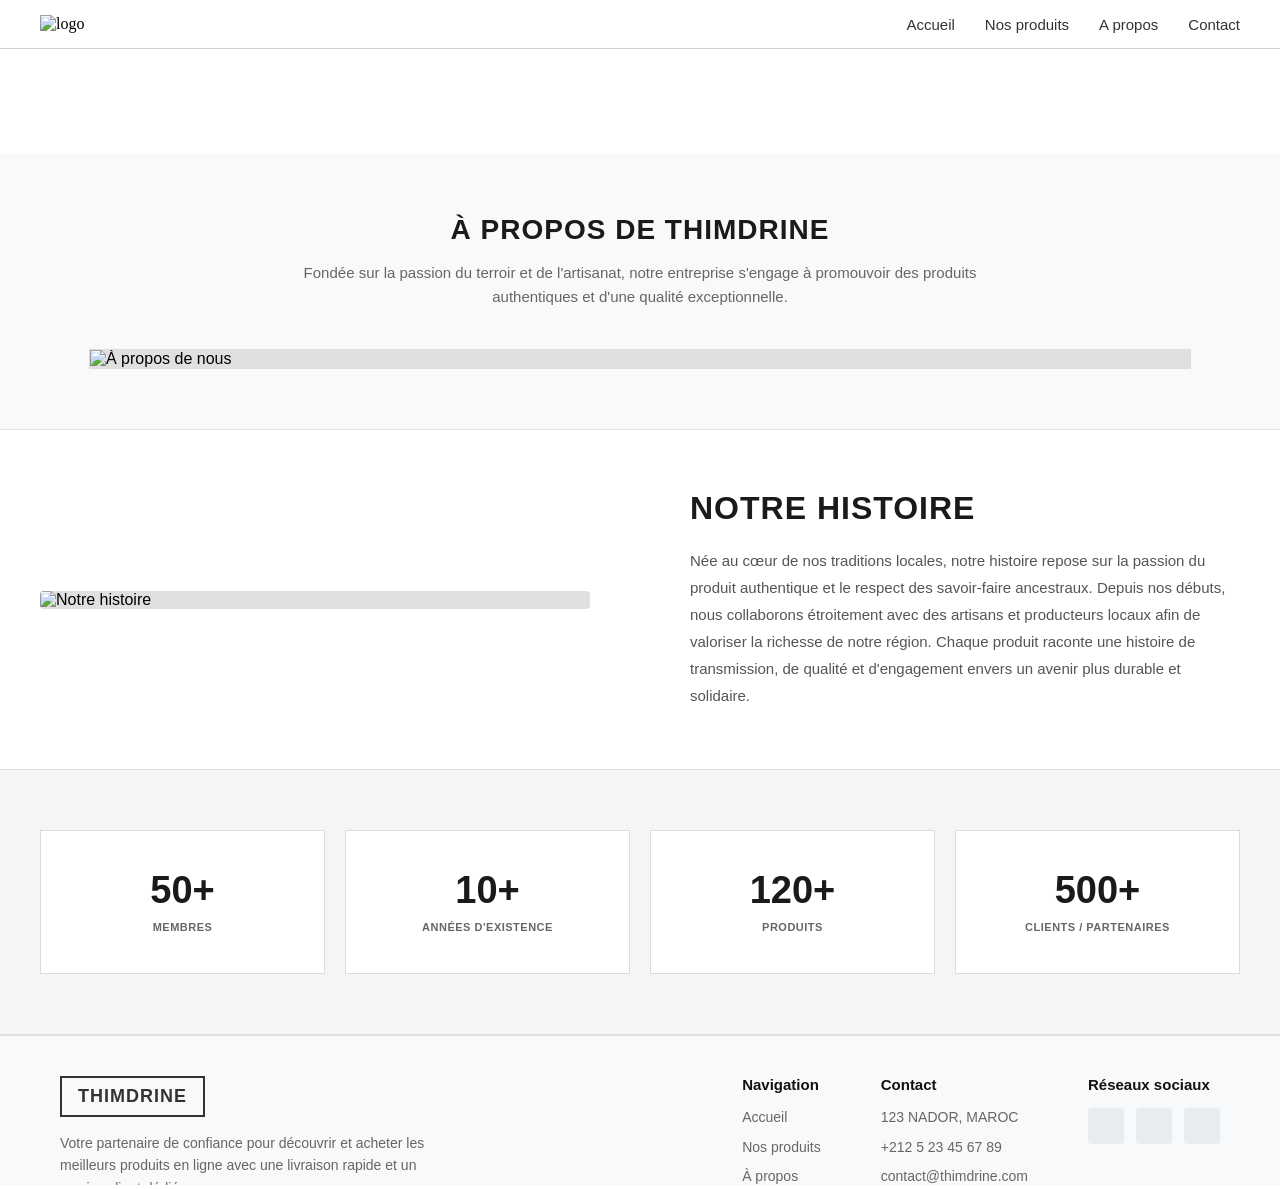
==== a_propos.html @ 99fe9936 "creation de la page a propos" ====
<!DOCTYPE html>
<html lang="en">
<head>
    <meta charset="UTF-8">
    <meta name="viewport" content="width=device-width, initial-scale=1.0">
    <link rel="stylesheet" href="style/a_propos.css">
    <title>Document</title>
</head>
<body>
    <iframe src="layouts/header.html" frameborder="0"></iframe>

    <section class="about-hero-section">
        <div class="about-hero-container">
            <!-- En-tête : Titre et courte introduction -->
            <div class="about-hero-header">
                <h2 class="about-hero-title">À PROPOS DE THIMDRINE</h2>
                <p class="about-hero-intro">
                    Fondée sur la passion du terroir et de l'artisanat, notre entreprise s'engage à promouvoir des produits authentiques et d'une qualité exceptionnelle.
                </p>
            </div>

            <!-- Grande image centrale / bannière -->
            <div class="about-hero-image">
                <img src="banniere-a-propos.jpg" alt="À propos de nous">
            </div>
        </div>
    </section>

    <section class="story-section">
    <div class="story-container">
        <!-- Partie gauche : Image -->
        <div class="story-image">
            <img src="notre-histoire.jpg" alt="Notre histoire">
        </div>

        <!-- Partie droite : Titre et texte -->
        <div class="story-content">
            <h2 class="story-title">NOTRE HISTOIRE</h2>
            <p class="story-text">
                Née au cœur de nos traditions locales, notre histoire repose sur la passion du produit authentique et le respect des savoir-faire ancestraux. Depuis nos débuts, nous collaborons étroitement avec des artisans et producteurs locaux afin de valoriser la richesse de notre région. Chaque produit raconte une histoire de transmission, de qualité et d'engagement envers un avenir plus durable et solidaire.
            </p>
        </div>
    </div>
</section>
<section class="stats-section">
    <div class="stats-container">

        <!-- Statistique 1 : Membres -->
        <div class="stat-card">
            <span class="stat-number">50+</span>
            <span class="stat-label">MEMBRES</span>
        </div>

        <!-- Statistique 2 : Années d'existence -->
        <div class="stat-card">
            <span class="stat-number">10+</span>
            <span class="stat-label">ANNÉES D'EXISTENCE</span>
        </div>

        <!-- Statistique 3 : Produits -->
        <div class="stat-card">
            <span class="stat-number">120+</span>
            <span class="stat-label">PRODUITS</span>
        </div>

        <!-- Statistique 4 : Clients / Partenaires -->
        <div class="stat-card">
            <span class="stat-number">500+</span>
            <span class="stat-label">CLIENTS / PARTENAIRES</span>
        </div>

    </div>
</section>
    <iframe src="layouts/footer.html" frameborder="0"></iframe>
</body>
</html>
---- style/a_propos.css ----
iframe {
    width: 100%;
}

body {
    margin: 0;
}

section{
   width: 100%;
    background-color: #ffffff;
    box-sizing: border-box; 
}


/* Container global de la section */
.about-hero-section {
    width: 100%;
    background-color: #f8f9fa; /* Fond léger très clair */
    padding: 60px 40px;
    box-sizing: border-box;
    font-family: 'Segoe UI', Tahoma, Geneva, Verdana, sans-serif;
    border-bottom: 1px solid #e0e0e0;
}

/* Alignement centré */
.about-hero-container {
    max-width: 1100px;
    margin: 0 auto;
    display: flex;
    flex-direction: column;
    align-items: center;
}

/* En-tête du texte (Titre + Intro) */
.about-hero-header {
    text-align: center;
    max-width: 700px;
    margin-bottom: 40px;
}

.about-hero-title {
    font-size: 28px;
    font-weight: 800;
    color: #1a1a1a;
    margin: 0 0 15px 0;
    text-transform: uppercase;
    letter-spacing: 1px;
}

.about-hero-intro {
    font-size: 15px;
    line-height: 1.6;
    color: #666666;
    margin: 0;
    font-family: Arial, sans-serif;
}

/* Grande image panoramique */
.about-hero-image {
    width: 100%;
    max-height: 400px;
    background-color: #e0e0e0; /* Fond par défaut (placeholder) */
    border: 1px solid #dcdcdc;
    overflow: hidden;
}

.about-hero-image img {
    width: 100%;
    height: 100%;
    max-height: 400px;
    object-fit: cover;
    display: block;
}

/* Container global de la section */
.story-section {
    width: 100%;
    padding: 60px 40px;
    background-color: #ffffff;
    box-sizing: border-box;
    font-family: 'Segoe UI', Tahoma, Geneva, Verdana, sans-serif;
    border-bottom: 1px solid #e0e0e0;
}

/* Alignement Flexbox à 2 colonnes */
.story-container {
    max-width: 1200px;
    margin: 0 auto;
    display: flex;
    align-items: center;
    justify-content: space-between;
    gap: 50px;
}

/* Colonne de gauche (Image) */
.story-image {
    flex: 1;
    display: flex;
    justify-content: flex-start;
}

.story-image img {
    width: 100%;
    max-width: 550px;
    height: auto;
    border-radius: 4px;
    object-fit: cover;
    background-color: #e0e0e0; /* Fond par défaut (placeholder) */
}

/* Colonne de droite (Texte) */
.story-content {
    flex: 1;
    max-width: 550px;
}

.story-title {
    font-size: 32px;
    font-weight: 800;
    color: #1a1a1a;
    margin: 0 0 20px 0;
    text-transform: uppercase;
    letter-spacing: 1px;
}

.story-text {
    font-size: 15px;
    line-height: 1.8;
    color: #555555;
    margin: 0;
    font-family: Arial, sans-serif;
}

/* Conteneur principal de la section avec fond gris clair */
.stats-section {
    width: 100%;
    background-color: #f5f5f5; /* Fond gris clair identique à la maquette */
    padding: 60px 40px;
    box-sizing: border-box;
    font-family: 'Segoe UI', Tahoma, Geneva, Verdana, sans-serif;
    border-bottom: 1px solid #e0e0e0;
}

/* Alignement des 4 cartes en grille */
.stats-container {
    max-width: 1200px;
    margin: 0 auto;
    display: grid;
    grid-template-columns: repeat(4, 1fr);
    gap: 20px;
}

/* Style de chaque carte blanche */
.stat-card {
    background-color: #ffffff;
    border: 1px solid #dcdcdc;
    padding: 40px 15px;
    display: flex;
    flex-direction: column;
    align-items: center;
    justify-content: center;
    text-align: center;
    box-sizing: border-box;
    transition: transform 0.2s ease, box-shadow 0.2s ease;
}

.stat-card:hover {
    transform: translateY(-3px);
    box-shadow: 0 4px 12px rgba(0, 0, 0, 0.05);
}

/* Grand nombre au centre */
.stat-number {
    font-size: 38px;
    font-weight: 800;
    color: #1a1a1a;
    line-height: 1;
    margin-bottom: 12px;
}

/* Libellé sous le chiffre */
.stat-label {
    font-size: 11px;
    font-weight: 600;
    color: #666666;
    letter-spacing: 0.5px;
    text-transform: uppercase;
}
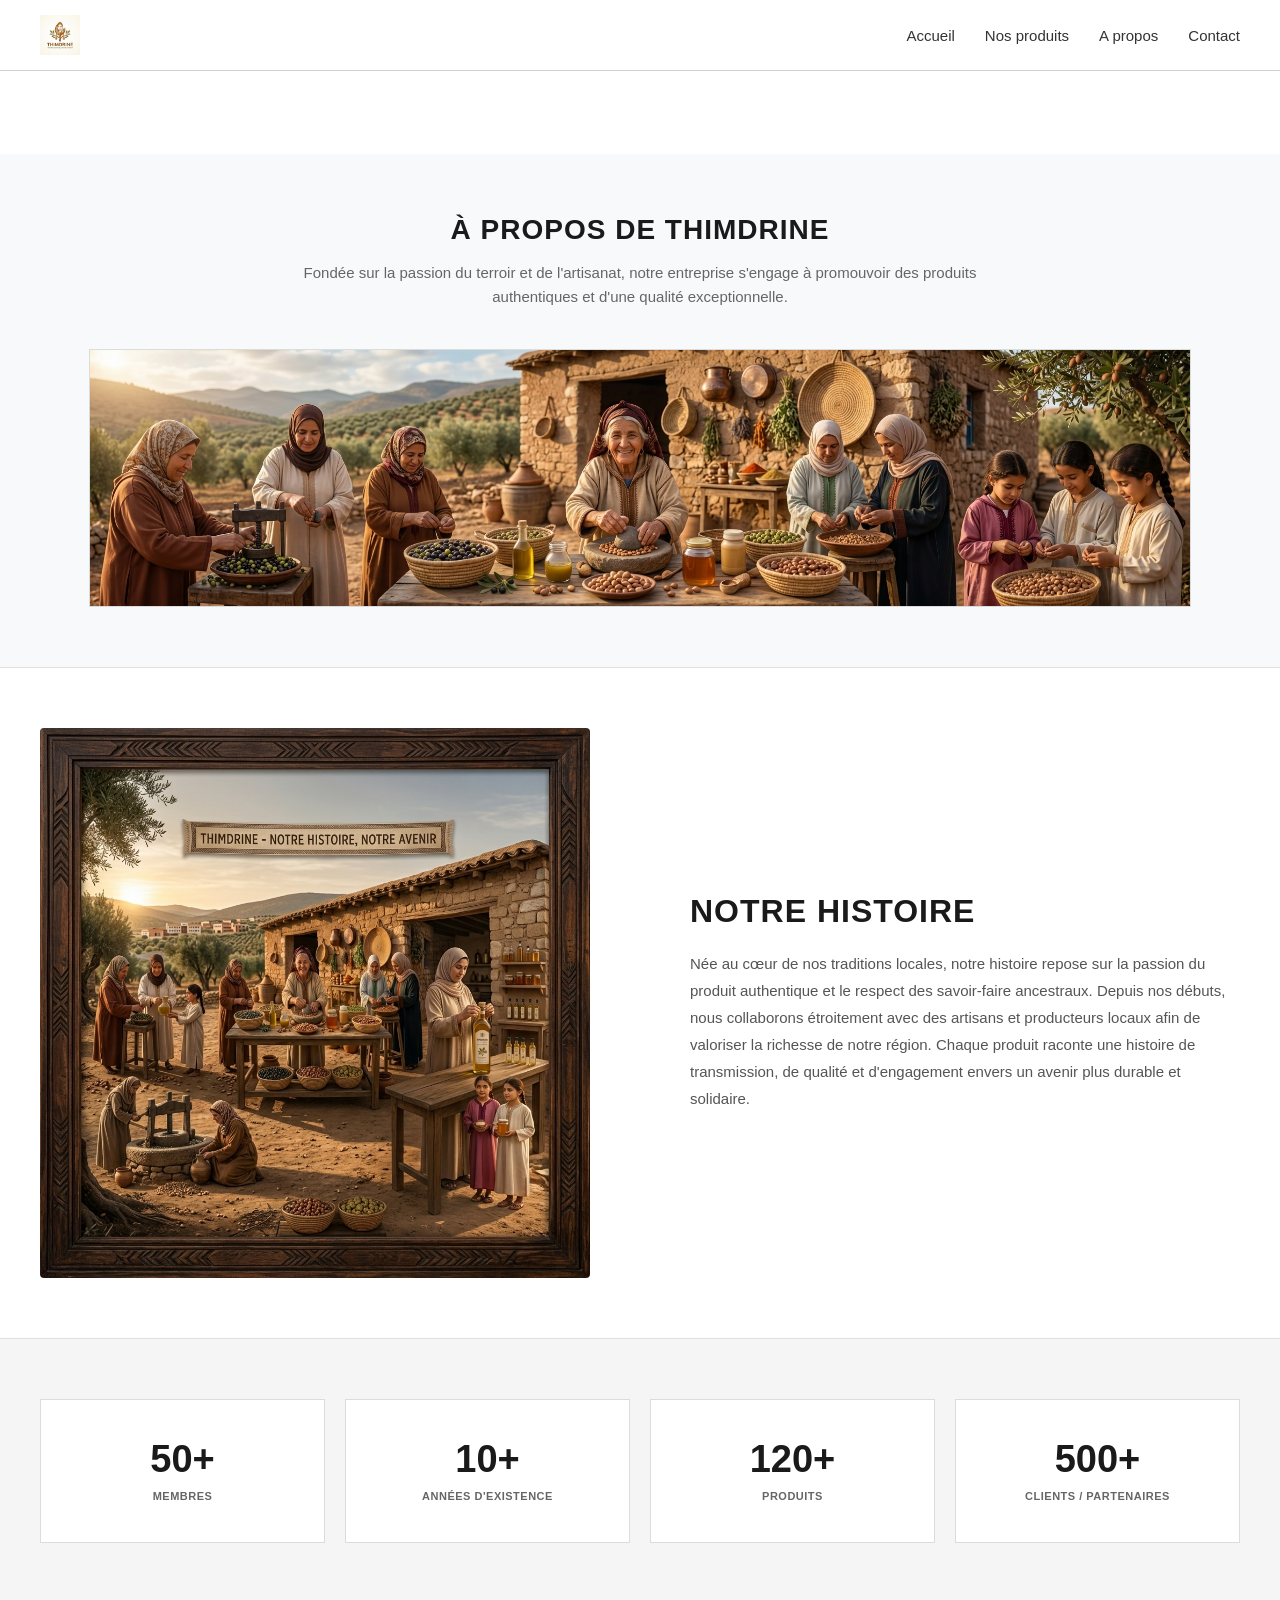
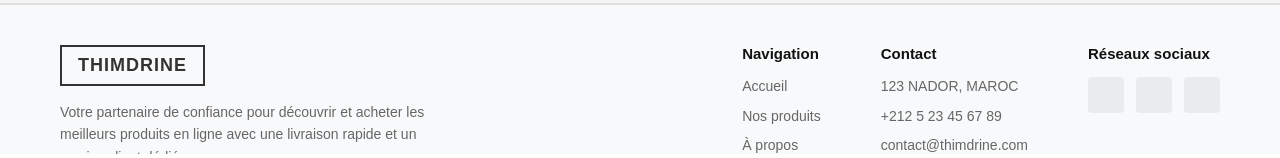
==== commit 1f5e6d77: "ajouter les images" ====
--- a/a_propos.html
+++ b/a_propos.html
@@ -4,14 +4,13 @@
     <meta charset="UTF-8">
     <meta name="viewport" content="width=device-width, initial-scale=1.0">
     <link rel="stylesheet" href="style/a_propos.css">
-    <title>Document</title>
+    <title>Thimdrine</title>
 </head>
 <body>
     <iframe src="layouts/header.html" frameborder="0"></iframe>
 
     <section class="about-hero-section">
         <div class="about-hero-container">
-            <!-- En-tête : Titre et courte introduction -->
             <div class="about-hero-header">
                 <h2 class="about-hero-title">À PROPOS DE THIMDRINE</h2>
                 <p class="about-hero-intro">
@@ -19,21 +18,18 @@
                 </p>
             </div>
 
-            <!-- Grande image centrale / bannière -->
             <div class="about-hero-image">
-                <img src="banniere-a-propos.jpg" alt="À propos de nous">
+                <img src="images/accompagnement.jpg" alt="À propos de nous">
             </div>
         </div>
     </section>
 
     <section class="story-section">
     <div class="story-container">
-        <!-- Partie gauche : Image -->
         <div class="story-image">
-            <img src="notre-histoire.jpg" alt="Notre histoire">
+            <img src="images/la_solidarite_de_thimdrine.jpg" alt="Notre histoire">
         </div>
 
-        <!-- Partie droite : Titre et texte -->
         <div class="story-content">
             <h2 class="story-title">NOTRE HISTOIRE</h2>
             <p class="story-text">
@@ -45,25 +41,21 @@
 <section class="stats-section">
     <div class="stats-container">
 
-        <!-- Statistique 1 : Membres -->
         <div class="stat-card">
             <span class="stat-number">50+</span>
             <span class="stat-label">MEMBRES</span>
         </div>
 
-        <!-- Statistique 2 : Années d'existence -->
         <div class="stat-card">
             <span class="stat-number">10+</span>
             <span class="stat-label">ANNÉES D'EXISTENCE</span>
         </div>
 
-        <!-- Statistique 3 : Produits -->
         <div class="stat-card">
             <span class="stat-number">120+</span>
             <span class="stat-label">PRODUITS</span>
         </div>
 
-        <!-- Statistique 4 : Clients / Partenaires -->
         <div class="stat-card">
             <span class="stat-number">500+</span>
             <span class="stat-label">CLIENTS / PARTENAIRES</span>
--- a/style/a_propos.css
+++ b/style/a_propos.css
@@ -13,17 +13,15 @@
 }
 
 
-/* Container global de la section */
 .about-hero-section {
     width: 100%;
-    background-color: #f8f9fa; /* Fond léger très clair */
+    background-color: #f8f9fa;
     padding: 60px 40px;
     box-sizing: border-box;
     font-family: 'Segoe UI', Tahoma, Geneva, Verdana, sans-serif;
     border-bottom: 1px solid #e0e0e0;
 }
 
-/* Alignement centré */
 .about-hero-container {
     max-width: 1100px;
     margin: 0 auto;
@@ -32,7 +30,6 @@
     align-items: center;
 }
 
-/* En-tête du texte (Titre + Intro) */
 .about-hero-header {
     text-align: center;
     max-width: 700px;
@@ -56,11 +53,10 @@
     font-family: Arial, sans-serif;
 }
 
-/* Grande image panoramique */
 .about-hero-image {
     width: 100%;
     max-height: 400px;
-    background-color: #e0e0e0; /* Fond par défaut (placeholder) */
+    background-color: #e0e0e0;
     border: 1px solid #dcdcdc;
     overflow: hidden;
 }
@@ -73,7 +69,6 @@
     display: block;
 }
 
-/* Container global de la section */
 .story-section {
     width: 100%;
     padding: 60px 40px;
@@ -83,7 +78,6 @@
     border-bottom: 1px solid #e0e0e0;
 }
 
-/* Alignement Flexbox à 2 colonnes */
 .story-container {
     max-width: 1200px;
     margin: 0 auto;
@@ -93,7 +87,6 @@
     gap: 50px;
 }
 
-/* Colonne de gauche (Image) */
 .story-image {
     flex: 1;
     display: flex;
@@ -106,10 +99,9 @@
     height: auto;
     border-radius: 4px;
     object-fit: cover;
-    background-color: #e0e0e0; /* Fond par défaut (placeholder) */
+    background-color: #e0e0e0;
 }
 
-/* Colonne de droite (Texte) */
 .story-content {
     flex: 1;
     max-width: 550px;
@@ -132,17 +124,15 @@
     font-family: Arial, sans-serif;
 }
 
-/* Conteneur principal de la section avec fond gris clair */
 .stats-section {
     width: 100%;
-    background-color: #f5f5f5; /* Fond gris clair identique à la maquette */
+    background-color: #f5f5f5;
     padding: 60px 40px;
     box-sizing: border-box;
     font-family: 'Segoe UI', Tahoma, Geneva, Verdana, sans-serif;
     border-bottom: 1px solid #e0e0e0;
 }
 
-/* Alignement des 4 cartes en grille */
 .stats-container {
     max-width: 1200px;
     margin: 0 auto;
@@ -151,7 +141,6 @@
     gap: 20px;
 }
 
-/* Style de chaque carte blanche */
 .stat-card {
     background-color: #ffffff;
     border: 1px solid #dcdcdc;
@@ -170,7 +159,6 @@
     box-shadow: 0 4px 12px rgba(0, 0, 0, 0.05);
 }
 
-/* Grand nombre au centre */
 .stat-number {
     font-size: 38px;
     font-weight: 800;
@@ -179,7 +167,6 @@
     margin-bottom: 12px;
 }
 
-/* Libellé sous le chiffre */
 .stat-label {
     font-size: 11px;
     font-weight: 600;
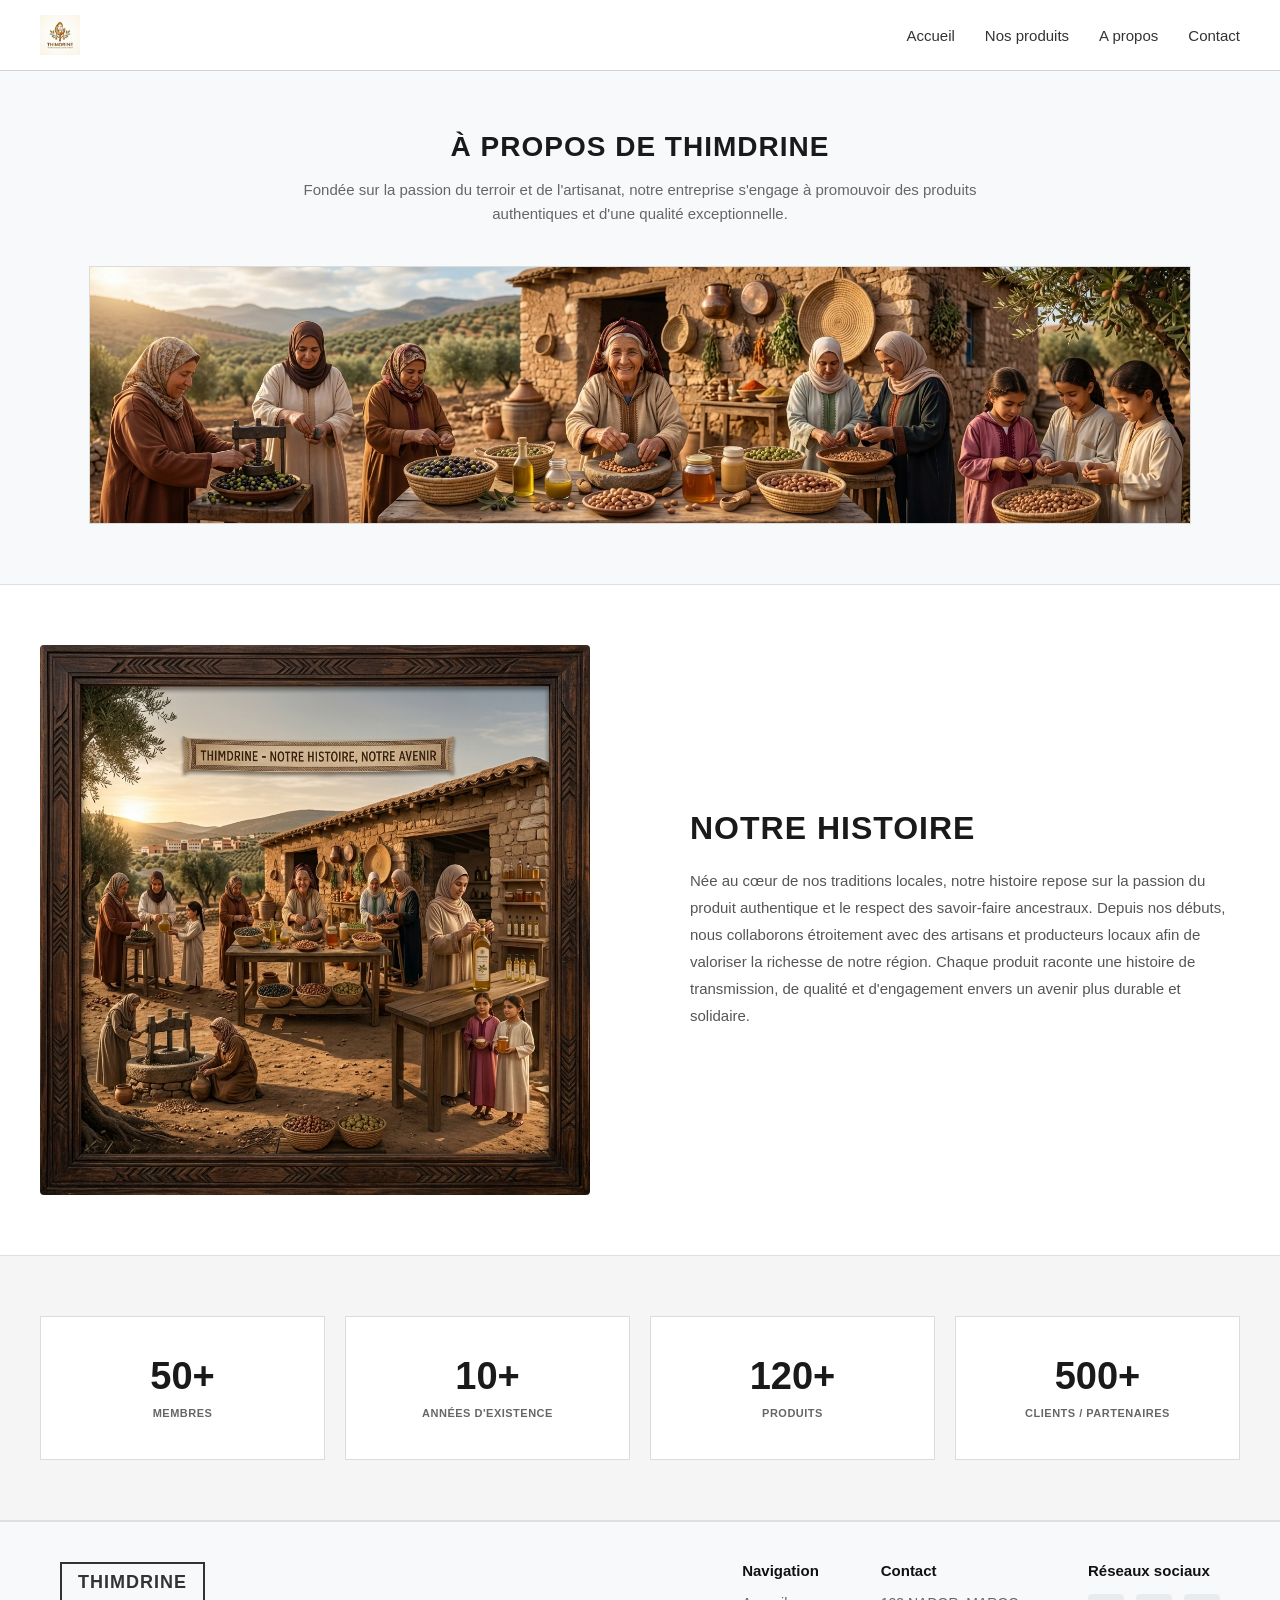
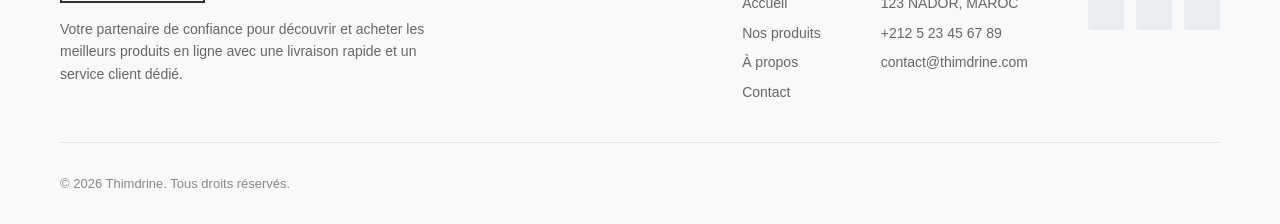
==== commit a670836b: "modiffier les fautes" ====
--- a/a_propos.html
+++ b/a_propos.html
@@ -3,11 +3,22 @@
 <head>
     <meta charset="UTF-8">
     <meta name="viewport" content="width=device-width, initial-scale=1.0">
+    <link rel="stylesheet" href="style/header.css">
     <link rel="stylesheet" href="style/a_propos.css">
     <title>Thimdrine</title>
 </head>
 <body>
-    <iframe src="layouts/header.html" frameborder="0"></iframe>
+    <header>
+        <div>
+            <img src="images/logo.jpg" alt="logo">
+        </div>
+        <div id="link_container">
+            <a href="index.html" target="_parent" class="pages_link">Accueil</a>
+            <a href="nos_produits.html" target="_parent" class="pages_link">Nos produits</a>
+            <a href="a_propos.html" target="_parent" class="pages_link">A propos</a>
+            <a href="contact.html" target="_parent" class="pages_link">Contact</a>
+        </div>
+    </header>
 
     <section class="about-hero-section">
         <div class="about-hero-container">
@@ -25,44 +36,94 @@
     </section>
 
     <section class="story-section">
-    <div class="story-container">
-        <div class="story-image">
-            <img src="images/la_solidarite_de_thimdrine.jpg" alt="Notre histoire">
+        <div class="story-container">
+            <div class="story-image">
+                <img src="images/la_solidarite_de_thimdrine.jpg" alt="Notre histoire">
+            </div>
+
+            <div class="story-content">
+                <h2 class="story-title">NOTRE HISTOIRE</h2>
+                <p class="story-text">
+                    Née au cœur de nos traditions locales, notre histoire repose sur la passion du produit authentique et le respect des savoir-faire ancestraux. Depuis nos débuts, nous collaborons étroitement avec des artisans et producteurs locaux afin de valoriser la richesse de notre région. Chaque produit raconte une histoire de transmission, de qualité et d'engagement envers un avenir plus durable et solidaire.
+                </p>
+            </div>
+        </div>
+    </section>
+
+    <section class="stats-section">
+        <div class="stats-container">
+
+            <div class="stat-card">
+                <span class="stat-number">50+</span>
+                <span class="stat-label">MEMBRES</span>
+            </div>
+
+            <div class="stat-card">
+                <span class="stat-number">10+</span>
+                <span class="stat-label">ANNÉES D'EXISTENCE</span>
+            </div>
+
+            <div class="stat-card">
+                <span class="stat-number">120+</span>
+                <span class="stat-label">PRODUITS</span>
+            </div>
+
+            <div class="stat-card">
+                <span class="stat-number">500+</span>
+                <span class="stat-label">CLIENTS / PARTENAIRES</span>
+            </div>
+
+        </div>
+    </section>
+
+<link rel="stylesheet" href="style/footer.css">
+
+<footer class="footer">
+    <div class="footer-container">
+        
+        <div class="footer-brand">
+            <a href="#" class="footer-logo">THIMDRINE</a>
+            <p class="footer-description">
+                Votre partenaire de confiance pour découvrir et acheter les meilleurs produits en ligne avec une livraison rapide et un service client dédié.
+            </p>
         </div>
 
-        <div class="story-content">
-            <h2 class="story-title">NOTRE HISTOIRE</h2>
-            <p class="story-text">
-                Née au cœur de nos traditions locales, notre histoire repose sur la passion du produit authentique et le respect des savoir-faire ancestraux. Depuis nos débuts, nous collaborons étroitement avec des artisans et producteurs locaux afin de valoriser la richesse de notre région. Chaque produit raconte une histoire de transmission, de qualité et d'engagement envers un avenir plus durable et solidaire.
-            </p>
+       
+        <div class="footer-columns">
+            <div class="footer-column">
+                <h4>Navigation</h4>
+                <ul>
+                    <li><a href="../index.html">Accueil</a></li>
+                    <li><a href="../nos_produits.html">Nos produits</a></li>
+                    <li><a href="../a_propos.html">À propos</a></li>
+                    <li><a href="../contact.html">Contact</a></li>
+                </ul>
+            </div>
+
+            
+            <div class="footer-column">
+                <h4>Contact</h4>
+                <ul>
+                    <li>123 NADOR, MAROC</li>
+                    <li>+212 5 23 45 67 89</li>
+                    <li>contact@thimdrine.com</li>
+                </ul>
+            </div>
+
+           
+            <div class="footer-column">
+                <h4>Réseaux sociaux</h4>
+                <div class="social-icons">
+                    <a href="#"></a>
+                    <a href="#"></a>
+                    <a href="#"></a>
+                </div>
+            </div>
         </div>
     </div>
-</section>
-<section class="stats-section">
-    <div class="stats-container">
 
-        <div class="stat-card">
-            <span class="stat-number">50+</span>
-            <span class="stat-label">MEMBRES</span>
-        </div>
-
-        <div class="stat-card">
-            <span class="stat-number">10+</span>
-            <span class="stat-label">ANNÉES D'EXISTENCE</span>
-        </div>
-
-        <div class="stat-card">
-            <span class="stat-number">120+</span>
-            <span class="stat-label">PRODUITS</span>
-        </div>
-
-        <div class="stat-card">
-            <span class="stat-number">500+</span>
-            <span class="stat-label">CLIENTS / PARTENAIRES</span>
-        </div>
-
+    <div class="footer-bottom">
+        <p>&copy; 2026 Thimdrine. Tous droits réservés.</p>
     </div>
-</section>
-    <iframe src="layouts/footer.html" frameborder="0"></iframe>
-</body>
+</footer></body>
 </html>
--- a/style/header.css
+++ b/style/header.css
@@ -0,0 +1,37 @@
+body {
+    margin: 0;
+}
+
+header {
+    display: flex;
+    justify-content: space-between;
+    align-items: center;
+    padding: 15px 40px;
+    border-bottom: 1px solid #d1d1d1;
+    background-color: #ffffff;
+}
+
+header img {
+    max-height: 40px;
+    width: auto;
+    display: block;
+}
+
+#link_container {
+    display: flex;
+    align-items: center;
+    gap: 30px;
+}
+
+.pages_link {
+    text-decoration: none;
+    color: #333333;      
+    font-family: 'Segoe UI', Tahoma, Geneva, Verdana, sans-serif;
+    font-size: 15px;
+    font-weight: 500;
+}
+
+
+.pages_link:hover {
+    color: #007bff; 
+}
--- a/style/footer.css
+++ b/style/footer.css
@@ -0,0 +1,113 @@
+body {
+    margin: 0;
+}
+.footer {
+    background-color: #f8f9fa; 
+    border-top: 1px solid #e0e0e0;
+    color: #4a4a4a;
+    font-family: 'Segoe UI', Tahoma, Geneva, Verdana, sans-serif;
+    font-size: 14px;
+    padding: 40px 60px 20px;
+}
+
+
+.footer-container {
+    display: flex;
+    justify-content: space-between;
+    align-items: flex-start;
+    gap: 40px;
+    margin-bottom: 30px;
+    flex-wrap: wrap;
+}
+
+
+.footer-brand {
+    max-width: 380px;
+    flex: 1;
+}
+
+.footer-logo {
+    display: inline-block;
+    font-size: 18px;
+    font-weight: bold;
+    color: #333;
+    text-decoration: none;
+    border: 2px solid #333;
+    padding: 8px 16px;
+    margin-bottom: 15px;
+    letter-spacing: 1px;
+}
+
+.footer-description {
+    line-height: 1.6;
+    color: #666;
+    margin: 0;
+}
+
+
+.footer-columns {
+    display: flex;
+    gap: 60px;
+    flex-wrap: wrap;
+}
+
+.footer-column h4 {
+    font-size: 15px;
+    font-weight: 600;
+    color: #111;
+    margin-top: 0;
+    margin-bottom: 15px;
+}
+
+.footer-column ul {
+    list-style: none;
+    padding: 0;
+    margin: 0;
+}
+
+.footer-column ul li {
+    margin-bottom: 10px;
+    color: #666;
+    line-height: 1.4;
+}
+
+.footer-column ul li a {
+    color: #666;
+    text-decoration: none;
+    transition: color 0.2s ease;
+}
+
+.footer-column ul li a:hover {
+    color: #007bff;
+}
+
+.social-icons {
+    display: flex;
+    gap: 12px;
+}
+
+.social-icons a {
+    display: flex;
+    align-items: center;
+    justify-content: center;
+    width: 36px;
+    height: 36px;
+    background-color: #e9ecef;
+    color: #333;
+    border-radius: 4px;
+    text-decoration: none;
+    transition: background-color 0.2s ease, color 0.2s ease;
+}
+
+.social-icons a:hover {
+    background-color: #007bff;
+    color: #ffffff;
+}
+
+
+.footer-bottom {
+    border-top: 1px solid #e0e0e0;
+    padding-top: 20px;
+    color: #888;
+    font-size: 13px;
+}
